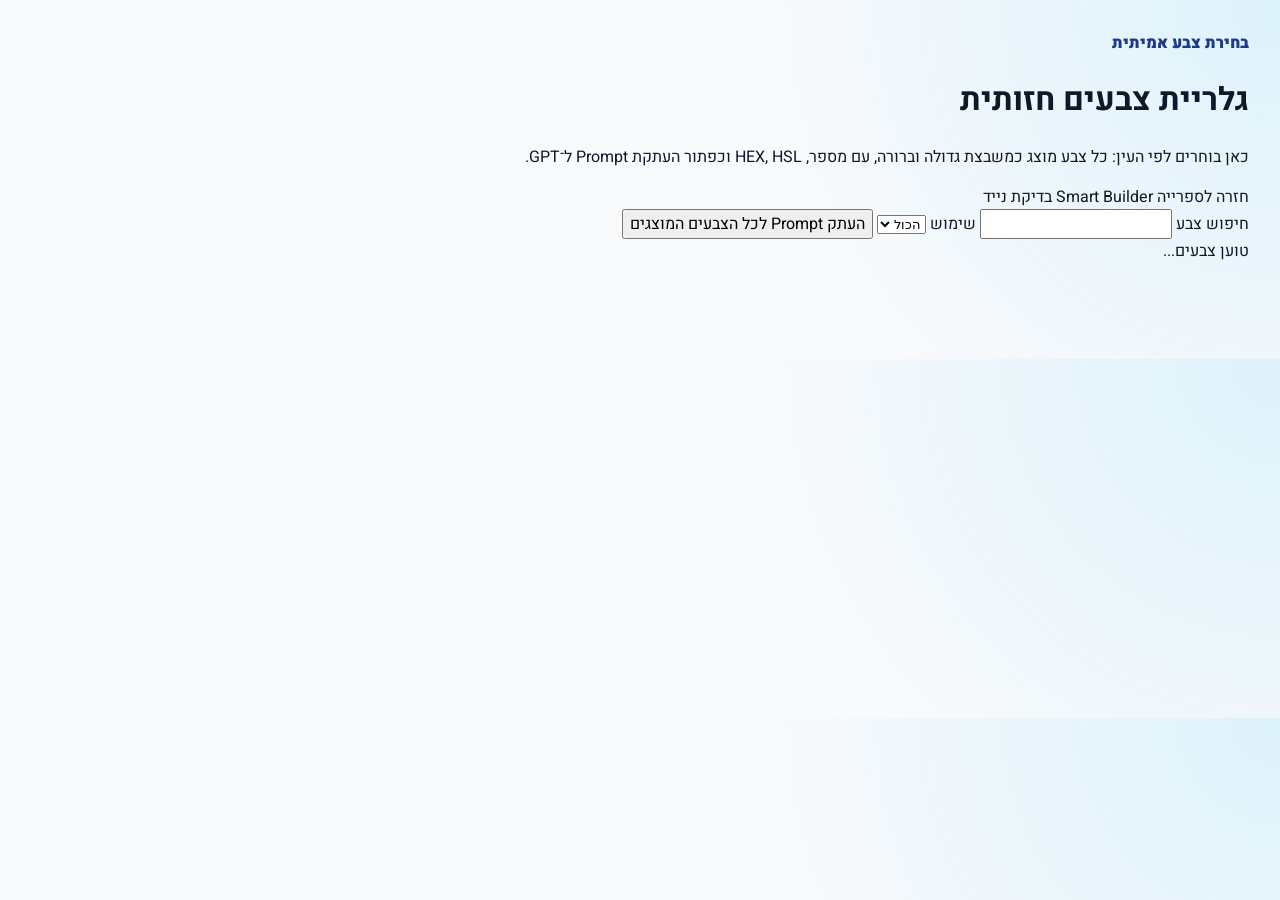
==== colors-gallery.html @ 200df9d4 "Add visual colors gallery page" ====
<!doctype html>
<html lang="he" dir="rtl">
<head>
  <meta charset="utf-8">
  <meta name="viewport" content="width=device-width,initial-scale=1,viewport-fit=cover">
  <title>גלריית צבעים — colors</title>
  <meta name="theme-color" content="#1E3A8A">
  <link rel="stylesheet" href="styles.css">
  <link rel="stylesheet" href="colors-gallery.css">
</head>
<body>
  <main class="color-page">
    <header class="color-hero">
      <p class="eyebrow">בחירת צבע אמיתית</p>
      <h1>גלריית צבעים חזותית</h1>
      <p>כאן בוחרים לפי העין: כל צבע מוצג כמשבצת גדולה וברורה, עם מספר, HEX, HSL וכפתור העתקת Prompt ל־GPT.</p>
      <div class="color-actions">
        <a href="index.html">חזרה לספרייה</a>
        <a href="smart-builder.html">Smart Builder</a>
        <a href="qa-mobile.html">בדיקת נייד</a>
      </div>
    </header>

    <section class="color-toolbar" aria-label="סינון צבעים">
      <label>
        חיפוש צבע
        <input id="colorSearch" type="search" aria-label="חיפוש צבע לפי שם, HEX, HSL או שימוש">
      </label>
      <label>
        שימוש
        <select id="colorUseFilter" aria-label="סינון לפי שימוש">
          <option value="הכול">הכול</option>
        </select>
      </label>
      <button id="copyVisibleColors" type="button">העתק Prompt לכל הצבעים המוצגים</button>
    </section>

    <section id="colorStats" class="color-stats">טוען צבעים...</section>
    <section id="colorGrid" class="color-grid" aria-live="polite"></section>
  </main>
  <div id="toast" class="toast" role="status" aria-live="polite"></div>
  <script src="colors-gallery.js"></script>
  <script src="zero-demo-guard.js"></script>
</body>
</html>
---- styles.css ----
@import url('https://fonts.googleapis.com/css2?family=Heebo:wght@400;600;800;900&display=swap');:root{--bg:#F8FAFC;--surface:#fff;--surface2:#F1F5F9;--primary:#1E3A8A;--primary2:#2563EB;--accent:#38BDF8;--gold:#D4AF37;--text:#0F172A;--muted:#64748B;--border:#CBD5E1;--shadow:0 18px 45px rgba(15,23,42,.10);--radius:24px}*{box-sizing:border-box}html{scroll-behavior:smooth}body{margin:0;font-family:Heebo,Arial,sans-serif;background:radial-gradient(circle at top right,rgba(56,189,248,.14),transparent 32rem),var(--bg);color:var(--text);direction:rtl}button,input,a{font:inherit}button{cursor:pointer}a{text-decoration:none;color:inherit}.app-header{position:sticky;top:0;z-index:20;display:flex;align-items:center;justify-content:space-between;gap:1rem;padding:.85rem clamp(1rem,3vw,2rem);background:rgba(2,6,23,.94);color:white;backdrop-filter:blur(14px)}.brand{display:flex;align-items:center;gap:.85rem;min-width:235px}.brand-mark{width:46px;height:46px;border-radius:16px;display:grid;place-items:center;background:linear-gradient(135deg,var(--gold),#F5E7A1);color:#111827;font-weight:900;font-size:1.4rem}.brand h1{margin:0}.brand p{margin:.2rem 0 0;color:#CBD5E1}.top-nav{display:flex;gap:.4rem;overflow:auto}.top-nav button{color:#E2E8F0;background:transparent;border:1px solid transparent;padding:.55rem .8rem;border-radius:999px;white-space:nowrap}.top-nav button.active,.top-nav button:hover{background:rgba(255,255,255,.11);border-color:rgba(255,255,255,.18);color:white}main{width:min(1480px,100%);margin:0 auto;padding:clamp(1rem,2.4vw,2rem);padding-bottom:6rem}.hero{display:grid;grid-template-columns:minmax(0,1.25fr) minmax(320px,.75fr);gap:1rem;margin-block:1rem 1.25rem}.hero-copy,.prompt-panel,.tools-bar,.stats,.side-panel,.component-card{background:rgba(255,255,255,.90);border:1px solid rgba(203,213,225,.9);box-shadow:var(--shadow);border-radius:var(--radius)}.hero-copy{padding:clamp(1.35rem,3vw,3rem)}.eyebrow{color:var(--primary);font-weight:900;margin:0 0 .65rem}.hero h2{font-size:clamp(2rem,5vw,4.15rem);line-height:.98;margin:0;letter-spacing:-.05em}.hero p{color:var(--muted);font-size:1.08rem}.hero-actions{display:flex;flex-wrap:wrap;gap:.75rem;margin-top:1.2rem}.primary-action,.secondary-action,.copy-wide{border:0;border-radius:999px;padding:.95rem 1.18rem;font-weight:900}.primary-action{background:linear-gradient(135deg,var(--primary),var(--primary2));color:white}.secondary-action{background:var(--surface2);border:1px solid var(--border)}.prompt-panel{padding:1rem;display:flex;flex-direction:column}.panel-title{font-weight:900;color:var(--primary);margin-bottom:.7rem}pre{white-space:pre-wrap;overflow:auto;min-height:210px;background:#020617;color:#A7F3D0;padding:1rem;border-radius:18px;border:1px solid #1E293B;direction:rtl}.copy-wide{background:var(--primary);color:white;margin-top:.75rem;width:100%}.tools-bar{display:grid;gap:.8rem;padding:1rem;margin-bottom:1rem}#searchBox{width:100%;border:1px solid var(--border);border-radius:999px;padding:1rem 1.2rem;background:white;outline:none}.chips,.mobile-tabs{display:flex;gap:.5rem;flex-wrap:wrap}.chip,.tab-chip{border:1px solid var(--border);background:white;border-radius:999px;padding:.55rem .8rem;color:var(--text);font-weight:800}.chip.active,.tab-chip.active{background:var(--primary);color:white}.stats{display:flex;gap:.75rem;flex-wrap:wrap;padding:.9rem;margin-bottom:1rem}.stat{background:var(--surface2);border-radius:16px;padding:.7rem .9rem;font-weight:900;color:var(--primary)}.layout{display:grid;grid-template-columns:295px minmax(0,1fr);gap:1rem}.side-panel{padding:1rem;position:sticky;top:88px}.mini-list{display:grid;gap:.45rem}.mini-item{padding:.55rem .65rem;border-radius:14px;background:var(--surface2)}.component-grid{display:grid;grid-template-columns:repeat(3,minmax(0,1fr));gap:1rem}.component-card{padding:1rem;display:flex;flex-direction:column;gap:.75rem;scroll-margin-top:100px}.card-head{display:flex;justify-content:space-between;gap:.8rem;align-items:start}.card-head h3{margin:.25rem 0 0;font-size:1.05rem}.badge{display:inline-flex;border-radius:999px;padding:.25rem .55rem;background:#EFF6FF;color:var(--primary);font-size:.78rem;font-weight:900}.favorite{border:0;background:#FFF7ED;color:#92400E;border-radius:999px;padding:.45rem .65rem;font-weight:900}.favorite.active{background:#FACC15;color:#111827}.swatches{display:flex;gap:.35rem;flex-wrap:wrap}.swatch{min-width:64px;flex:1;border-radius:16px;border:1px solid var(--border);overflow:hidden;background:white}.swatch-color{height:48px}.swatch-code{font-size:.72rem;padding:.35rem;direction:ltr;text-align:center;color:var(--muted)}.preview{border-radius:18px;border:1px solid var(--border);background:var(--surface2);padding:.9rem;min-height:88px}.preview-title{font-weight:900;font-size:1.12rem;margin-bottom:.35rem}.preview-table{width:100%;border-collapse:collapse;font-size:.86rem}.preview-table th,.preview-table td{border-bottom:1px solid var(--border);padding:.45rem;text-align:right}.preview-button{border-radius:999px;padding:.7rem 1rem;font-weight:900}.preview-frame{border-radius:18px;padding:1rem;min-height:74px}.font-sample{font-size:1.35rem;font-weight:900}.meta{color:var(--muted);line-height:1.55;flex:1}.tags{display:flex;gap:.35rem;flex-wrap:wrap}.tag{background:#F1F5F9;color:#334155;border-radius:999px;padding:.22rem .5rem;font-size:.76rem;font-weight:800}.card-actions{display:grid;grid-template-columns:repeat(2,minmax(0,1fr));gap:.45rem}.card-actions button{border:1px solid var(--border);border-radius:14px;padding:.70rem .5rem;background:white;color:var(--text);font-weight:900}.card-actions .primary-copy{grid-column:1/-1;background:var(--primary);color:white}.card-actions .view-copy{background:#EFF6FF;color:var(--primary)}.modal{position:fixed;inset:0;z-index:80}.modal-backdrop{position:absolute;inset:0;background:rgba(2,6,23,.62);backdrop-filter:blur(8px)}.modal-card{position:relative;width:min(920px,calc(100% - 1.2rem));max-height:90vh;overflow:auto;margin:5vh auto;background:white;border-radius:28px;box-shadow:0 30px 80px rgba(0,0,0,.3);padding:1rem}.modal-close{position:sticky;top:0;float:left;border:0;background:#020617;color:white;border-radius:999px;width:42px;height:42px;font-size:1.5rem}.modal-actions{display:grid;grid-template-columns:repeat(3,1fr);gap:.55rem}.modal-actions button{border:1px solid var(--border);border-radius:16px;padding:.8rem;font-weight:900;background:white}.modal-actions .primary-copy{background:var(--primary);color:white}.toast{position:fixed;left:1rem;bottom:5.5rem;z-index:90;background:#052E16;color:white;padding:.85rem 1rem;border-radius:16px;box-shadow:var(--shadow);opacity:0;transform:translateY(10px);transition:.2s;pointer-events:none}.toast.show{opacity:1;transform:translateY(0)}.back-to-top{position:fixed;right:1rem;bottom:5.5rem;width:46px;height:46px;border:0;border-radius:50%;background:var(--primary);color:white;font-weight:900}.bottom-nav{position:fixed;inset-inline:.8rem;bottom:.7rem;z-index:40;display:none;grid-template-columns:repeat(4,1fr);gap:.35rem;background:rgba(2,6,23,.93);padding:.55rem;border-radius:24px}.bottom-nav a,.bottom-nav button{border:0;background:rgba(255,255,255,.09);color:white;border-radius:16px;padding:.72rem .35rem;font-weight:900;text-align:center}@media(max-width:1180px){.component-grid{grid-template-columns:repeat(2,minmax(0,1fr))}.layout{grid-template-columns:1fr}.side-panel{position:static;order:2}}@media(max-width:820px){.app-header{align-items:start;flex-direction:column}.top-nav{width:100%}.hero{grid-template-columns:1fr}.component-grid{grid-template-columns:1fr}.bottom-nav{display:grid}main{padding-inline:.85rem}.card-actions{grid-template-columns:1fr}.modal-actions{grid-template-columns:1fr}.brand{min-width:0}.hero h2{font-size:2.15rem}}
.style-cart{display:grid;grid-template-columns:minmax(0,1fr) minmax(240px,1.2fr) auto;gap:1rem;align-items:center;background:linear-gradient(135deg,#EFF6FF,#FFFFFF);border:1px solid #BFDBFE;box-shadow:var(--shadow);border-radius:var(--radius);padding:1rem;margin-bottom:1rem}
.style-cart h2{margin:.1rem 0;font-size:1.2rem;color:var(--primary)}.style-cart p{margin:.2rem 0;color:var(--muted)}.cart-items{display:flex;gap:.45rem;flex-wrap:wrap}.cart-pill{background:#1E3A8A;color:white;border-radius:999px;padding:.4rem .65rem;font-weight:900;font-size:.82rem}.cart-actions{display:grid;gap:.45rem}.cart-actions button{border:1px solid var(--border);border-radius:16px;padding:.75rem .9rem;font-weight:900;background:white}.cart-actions #copyBundlePrompt{background:var(--primary);color:white;border-color:var(--primary)}.select-copy{background:#ECFDF5!important;color:#065F46!important;border-color:#A7F3D0!important}
@media(max-width:820px){.style-cart{grid-template-columns:1fr}.cart-actions{grid-template-columns:1fr}.cart-actions button{width:100%}}
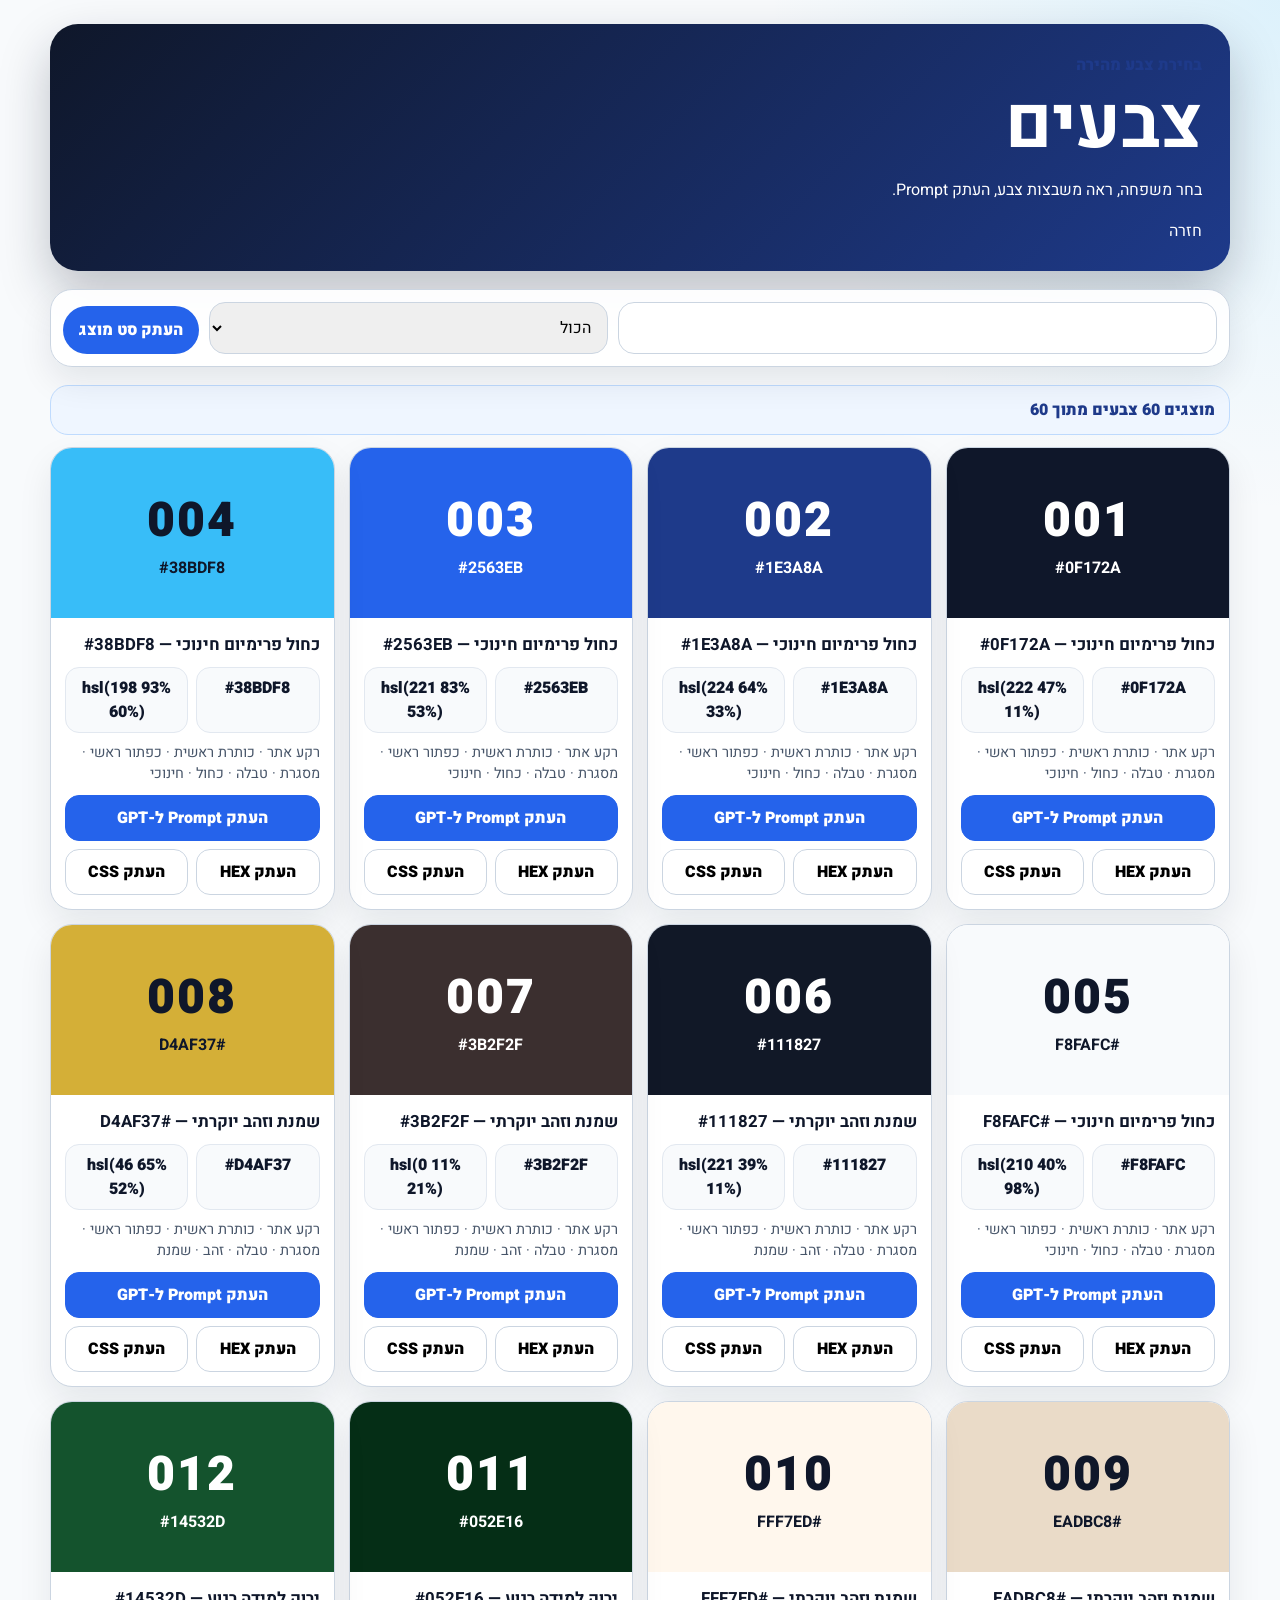
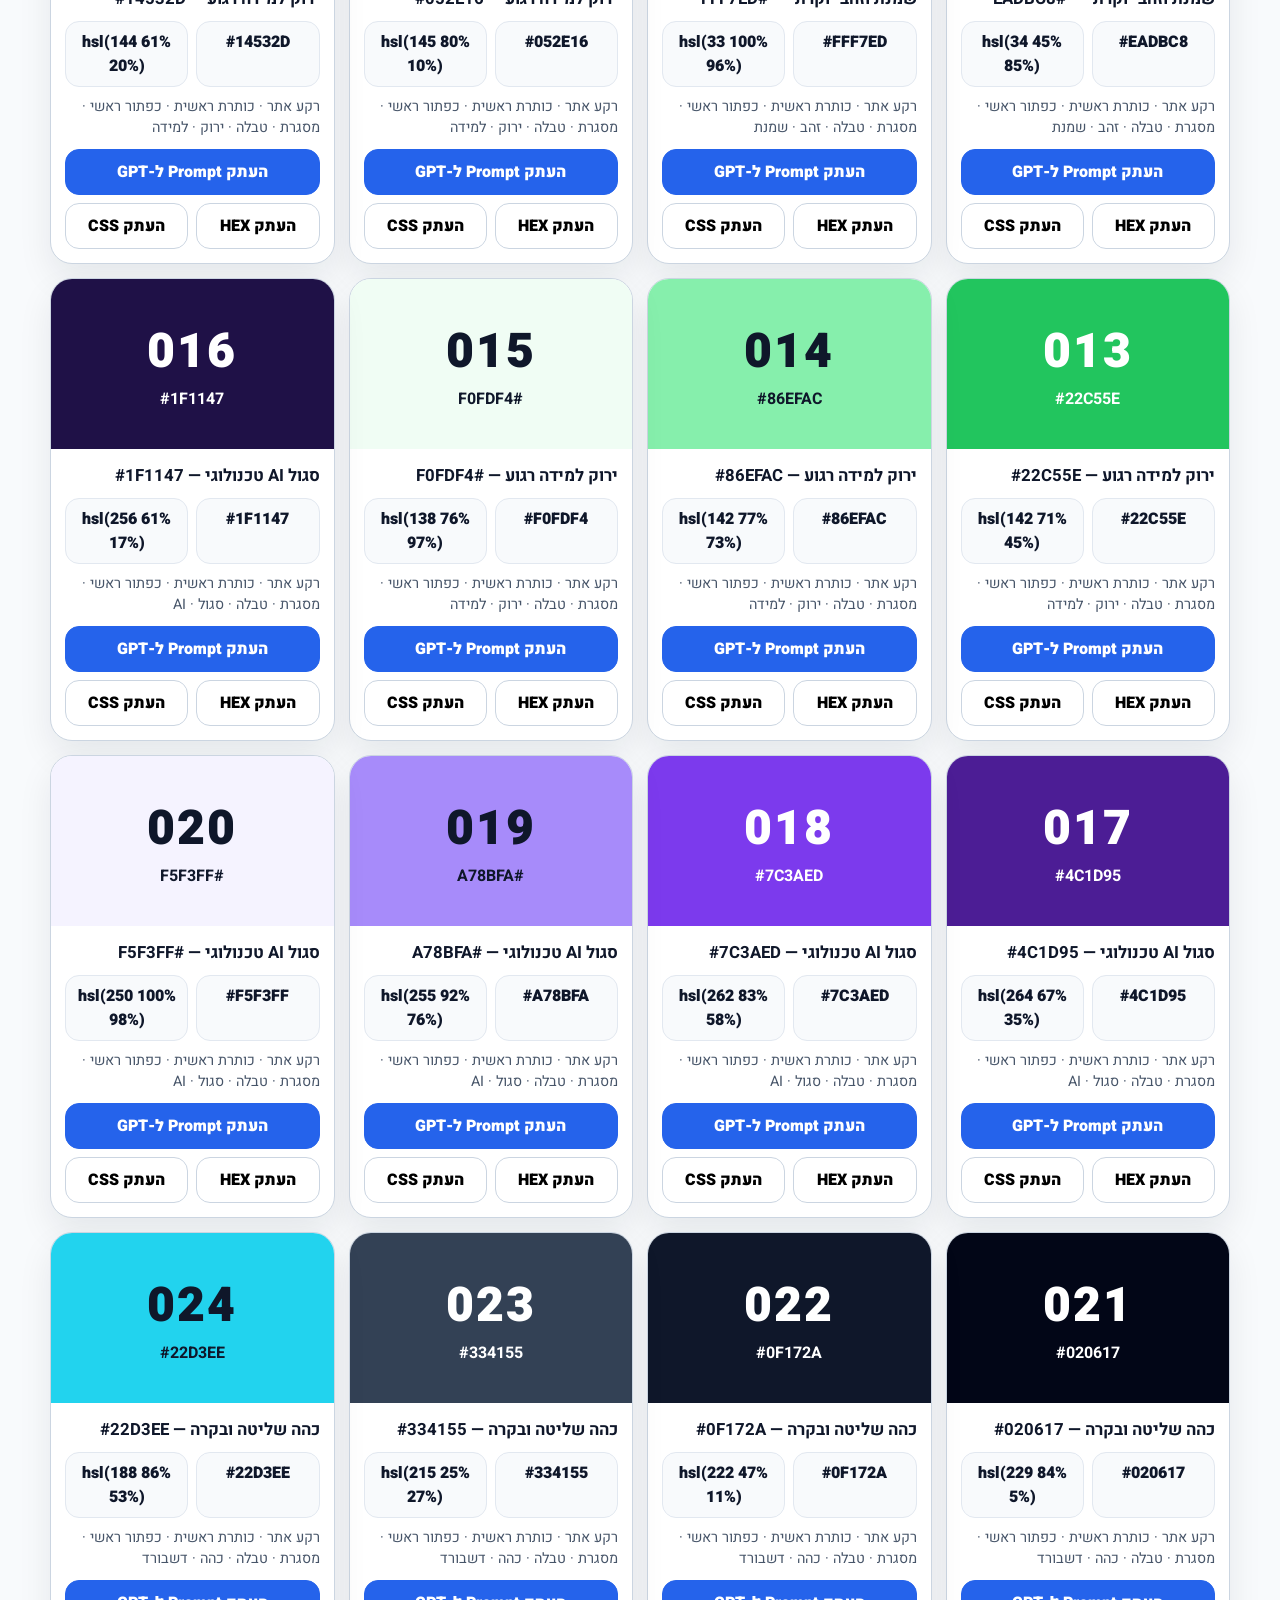
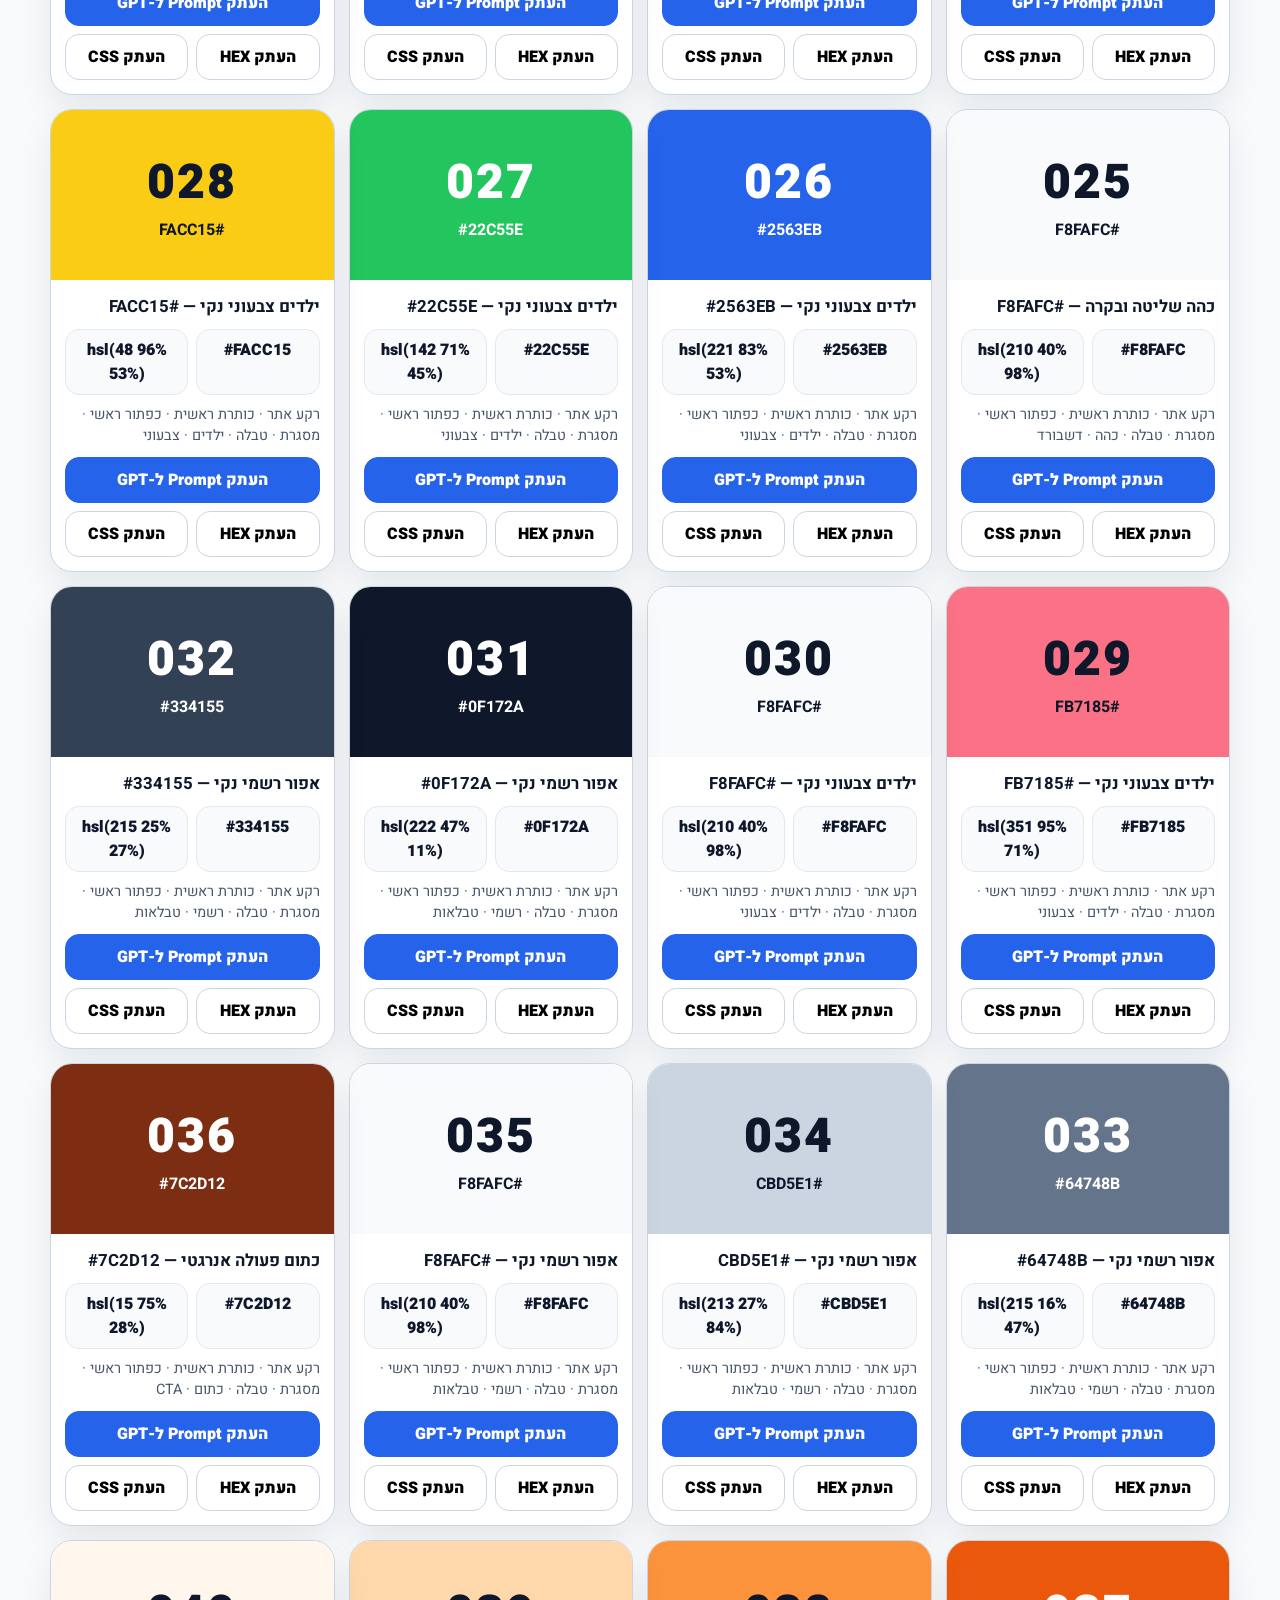
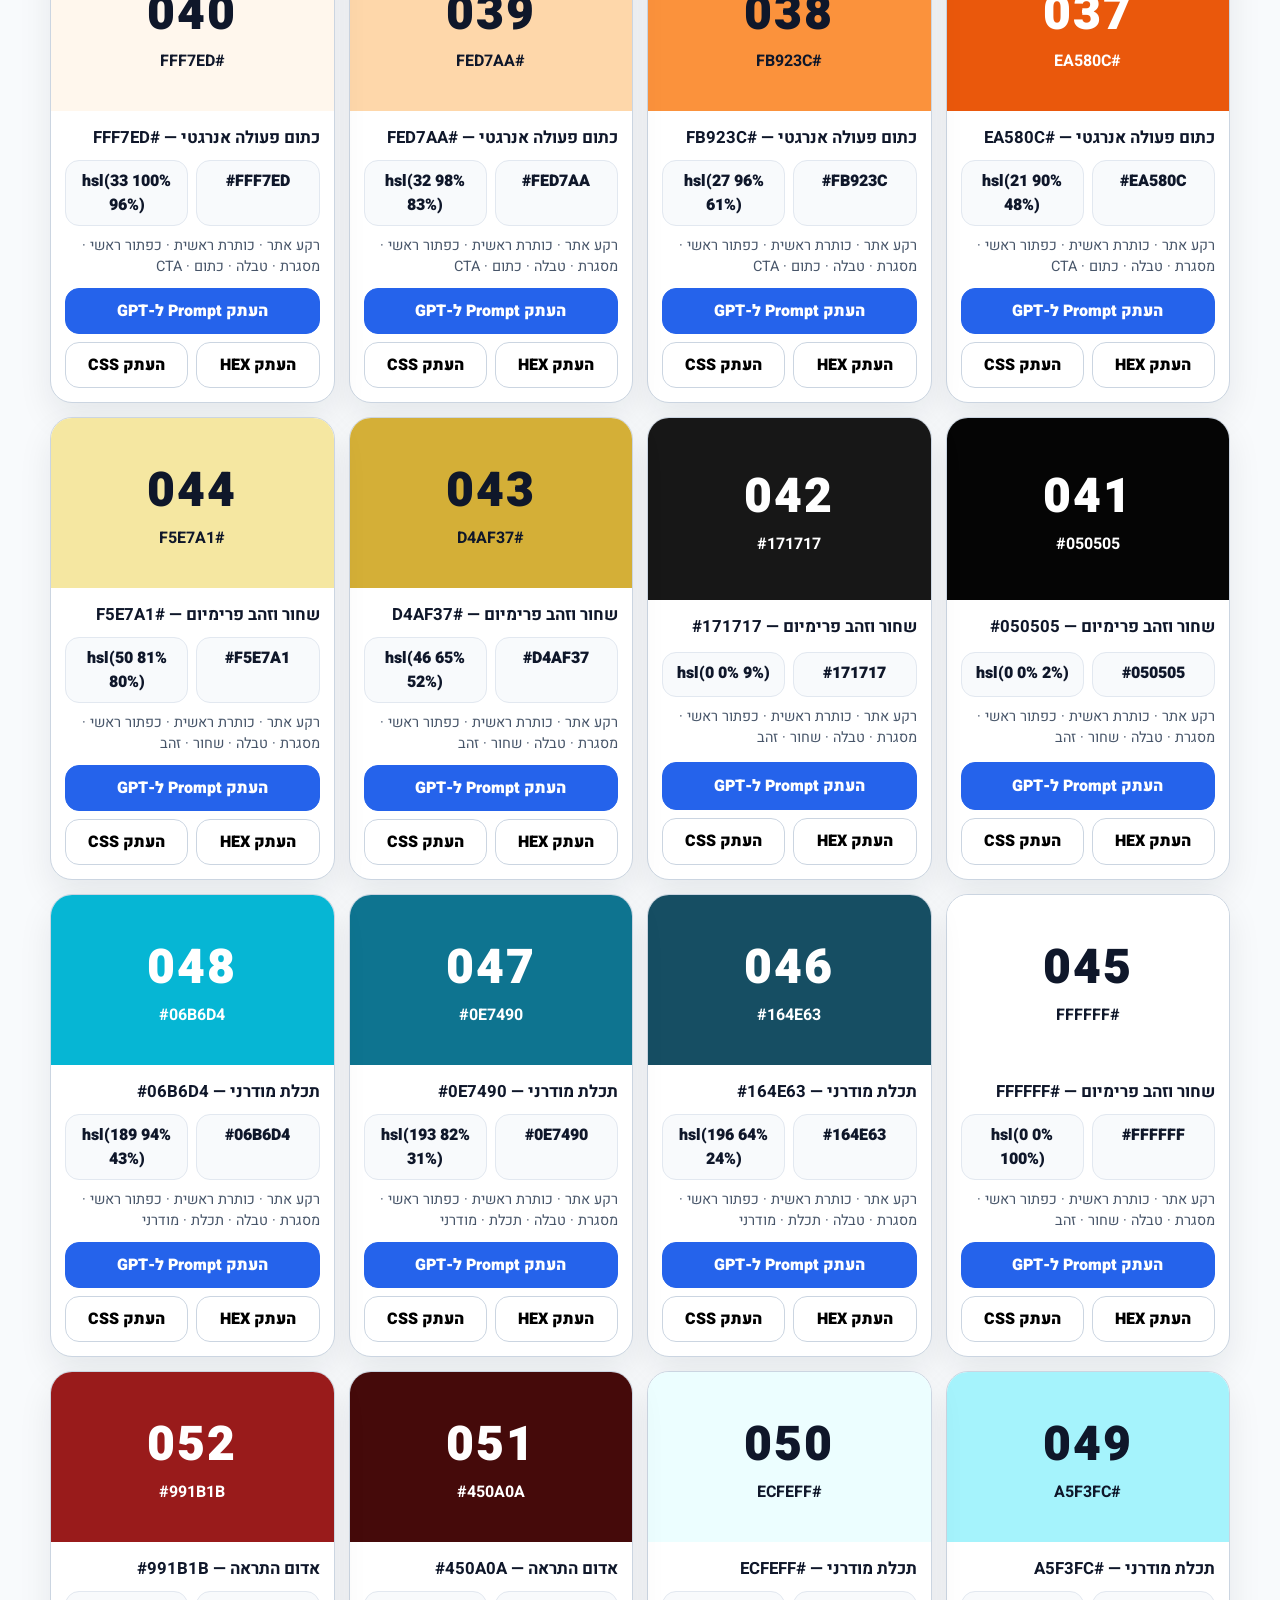
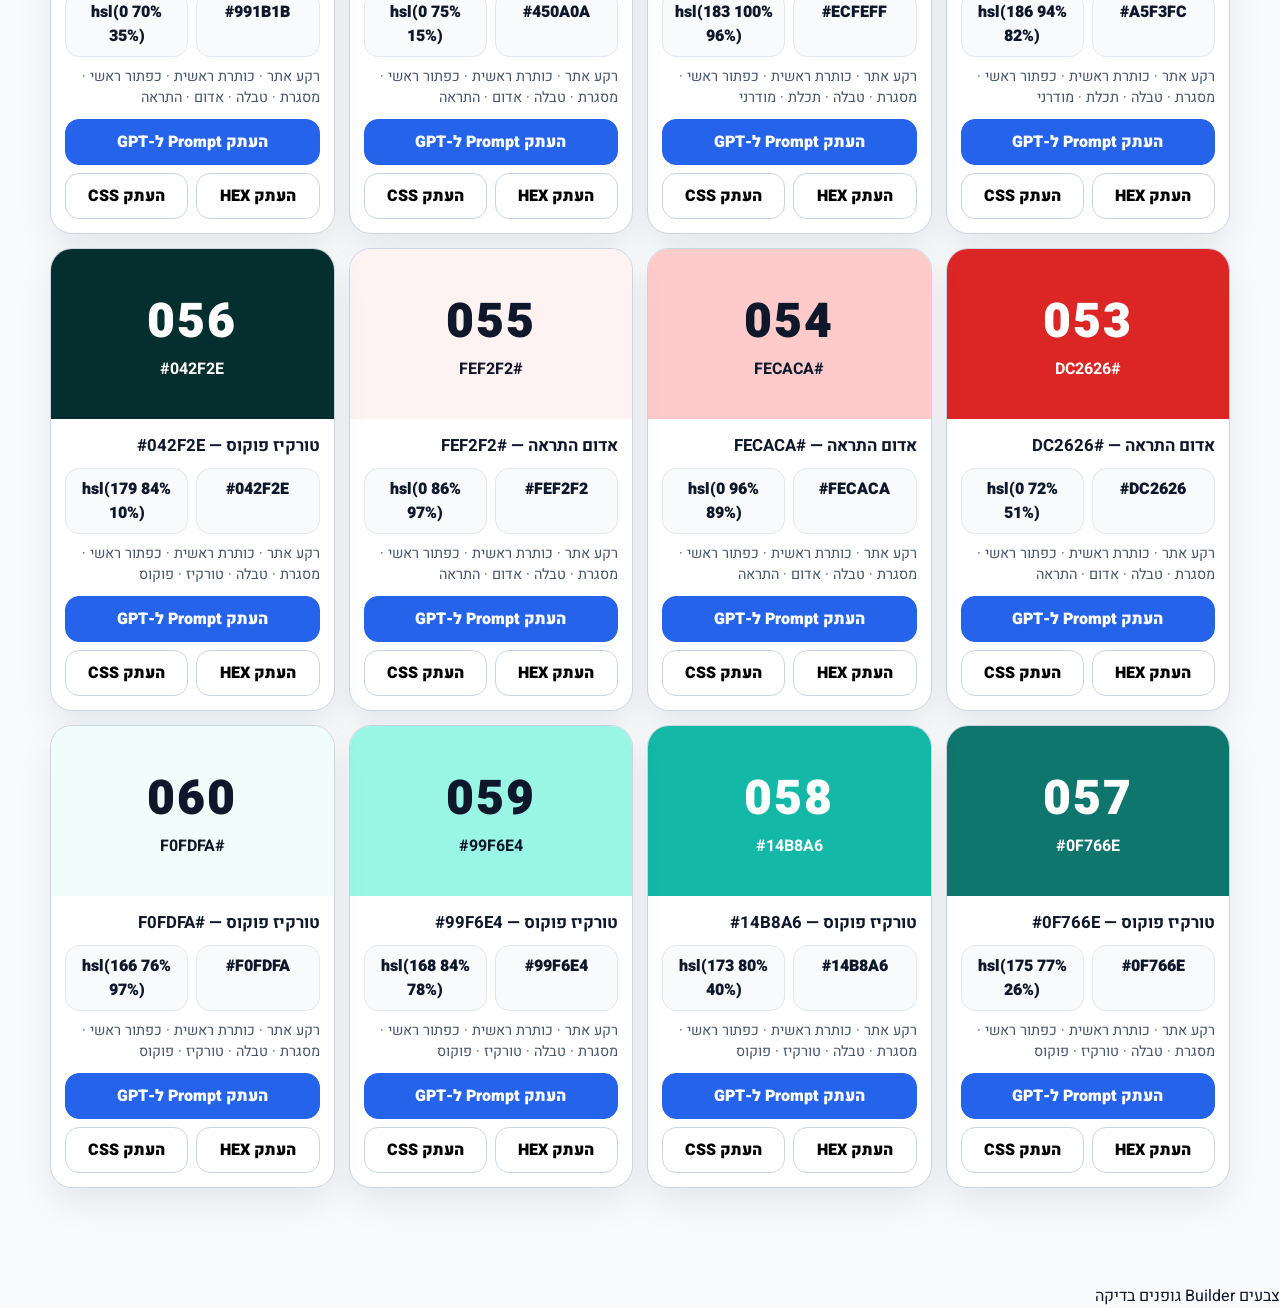
==== commit 80895922: "Simplify colors gallery layout for faster mobile use" ====
--- a/colors-gallery.html
+++ b/colors-gallery.html
@@ -3,41 +3,40 @@
 <head>
   <meta charset="utf-8">
   <meta name="viewport" content="width=device-width,initial-scale=1,viewport-fit=cover">
-  <title>גלריית צבעים — colors</title>
+  <title>צבעים — colors</title>
   <meta name="theme-color" content="#1E3A8A">
   <link rel="stylesheet" href="styles.css">
   <link rel="stylesheet" href="colors-gallery.css">
 </head>
 <body>
   <main class="color-page">
-    <header class="color-hero">
-      <p class="eyebrow">בחירת צבע אמיתית</p>
-      <h1>גלריית צבעים חזותית</h1>
-      <p>כאן בוחרים לפי העין: כל צבע מוצג כמשבצת גדולה וברורה, עם מספר, HEX, HSL וכפתור העתקת Prompt ל־GPT.</p>
-      <div class="color-actions">
-        <a href="index.html">חזרה לספרייה</a>
-        <a href="smart-builder.html">Smart Builder</a>
-        <a href="qa-mobile.html">בדיקת נייד</a>
+    <header class="color-hero compact">
+      <div>
+        <p class="eyebrow">בחירת צבע מהירה</p>
+        <h1>צבעים</h1>
+        <p>בחר משפחה, ראה משבצות צבע, העתק Prompt.</p>
       </div>
+      <a class="back-link" href="index.html">חזרה</a>
     </header>
 
-    <section class="color-toolbar" aria-label="סינון צבעים">
-      <label>
-        חיפוש צבע
-        <input id="colorSearch" type="search" aria-label="חיפוש צבע לפי שם, HEX, HSL או שימוש">
-      </label>
-      <label>
-        שימוש
-        <select id="colorUseFilter" aria-label="סינון לפי שימוש">
-          <option value="הכול">הכול</option>
-        </select>
-      </label>
-      <button id="copyVisibleColors" type="button">העתק Prompt לכל הצבעים המוצגים</button>
+    <section class="family-strip" id="familyStrip" aria-label="משפחות צבעים"></section>
+    <section class="shade-strip" id="shadeStrip" aria-label="גוונים"></section>
+
+    <section class="color-toolbar slim" aria-label="פעולות צבעים">
+      <input id="colorSearch" type="search" aria-label="חיפוש לפי צבע, מספר, HEX או שימוש">
+      <select id="colorUseFilter" aria-label="סינון לפי שימוש"><option value="הכול">כל השימושים</option></select>
+      <button id="copyVisibleColors" type="button">העתק סט מוצג</button>
     </section>
 
     <section id="colorStats" class="color-stats">טוען צבעים...</section>
     <section id="colorGrid" class="color-grid" aria-live="polite"></section>
   </main>
+  <nav class="gallery-bottom-nav">
+    <a href="colors-gallery.html">צבעים</a>
+    <a href="smart-builder.html">Builder</a>
+    <a href="index.html#advancedTypography">גופנים</a>
+    <a href="qa-mobile.html">בדיקה</a>
+  </nav>
   <div id="toast" class="toast" role="status" aria-live="polite"></div>
   <script src="colors-gallery.js"></script>
   <script src="zero-demo-guard.js"></script>
--- a/colors-gallery.css
+++ b/colors-gallery.css
@@ -0,0 +1 @@
+.color-page{width:min(1180px,100% - 24px);margin:0 auto;padding:24px 0 96px}.color-hero{background:linear-gradient(135deg,#0f172a,#1e3a8a);color:#fff;border-radius:28px;padding:28px;box-shadow:0 22px 50px rgba(15,23,42,.25)}.color-hero h1{font-size:clamp(2rem,6vw,4.5rem);margin:.2rem 0;line-height:1}.color-hero p{max-width:760px;line-height:1.65}.color-actions{display:flex;gap:10px;flex-wrap:wrap;margin-top:16px}.color-actions a,.color-toolbar button{border:0;border-radius:999px;padding:12px 16px;font-weight:900;text-decoration:none;cursor:pointer}.color-actions a{background:#fff;color:#1e3a8a}.color-toolbar{position:sticky;top:8px;z-index:5;margin:18px 0;display:grid;grid-template-columns:1.2fr .8fr auto;gap:10px;background:rgba(255,255,255,.92);backdrop-filter:blur(12px);border:1px solid #cbd5e1;border-radius:22px;padding:12px;box-shadow:0 14px 34px rgba(15,23,42,.09)}.color-toolbar label{display:grid;gap:5px;font-weight:900;color:#0f172a}.color-toolbar input,.color-toolbar select{border:1px solid #cbd5e1;border-radius:16px;padding:12px;font:inherit;min-height:46px}.color-toolbar button{background:#2563eb;color:#fff;align-self:end;min-height:46px}.color-stats{margin:12px 0;padding:12px 14px;background:#eff6ff;border:1px solid #bfdbfe;border-radius:18px;font-weight:900;color:#1e3a8a}.color-grid{display:grid;grid-template-columns:repeat(4,minmax(0,1fr));gap:14px}.color-card{background:#fff;border:1px solid #cbd5e1;border-radius:22px;overflow:hidden;box-shadow:0 15px 34px rgba(15,23,42,.08);display:grid}.color-swatch-large{min-height:170px;display:grid;place-items:center;text-align:center;padding:16px}.color-number{font-weight:1000;font-size:clamp(1.6rem,5vw,3rem);letter-spacing:.04em}.color-body{display:grid;gap:10px;padding:14px}.color-body h2{font-size:1.05rem;margin:0}.color-meta{display:grid;grid-template-columns:1fr 1fr;gap:8px}.color-pill{background:#f8fafc;border:1px solid #e2e8f0;border-radius:14px;padding:8px;direction:ltr;text-align:center;font-weight:900}.color-use{font-size:.9rem;line-height:1.45;color:#475569;min-height:42px}.color-copy{display:grid;grid-template-columns:1fr 1fr;gap:8px}.color-copy button{border:1px solid #cbd5e1;background:#fff;border-radius:14px;padding:10px;font-weight:900;cursor:pointer}.color-copy .main{grid-column:1/-1;background:#2563eb;color:#fff;border-color:#2563eb}.toast{position:fixed;bottom:18px;left:18px;right:18px;max-width:520px;margin:auto;background:#052e16;color:white;border-radius:18px;padding:14px;text-align:center;font-weight:900;box-shadow:0 20px 45px rgba(15,23,42,.25);transform:translateY(120px);opacity:0;transition:.2s;z-index:20}.toast.show{transform:translateY(0);opacity:1}@media(max-width:1000px){.color-grid{grid-template-columns:repeat(3,minmax(0,1fr))}.color-toolbar{grid-template-columns:1fr 1fr}}@media(max-width:720px){.color-page{width:min(100% - 16px,1180px);padding-top:10px}.color-hero{padding:20px;border-radius:22px}.color-toolbar{position:static;grid-template-columns:1fr}.color-grid{grid-template-columns:1fr}.color-swatch-large{min-height:190px}.color-copy button{min-height:46px}}
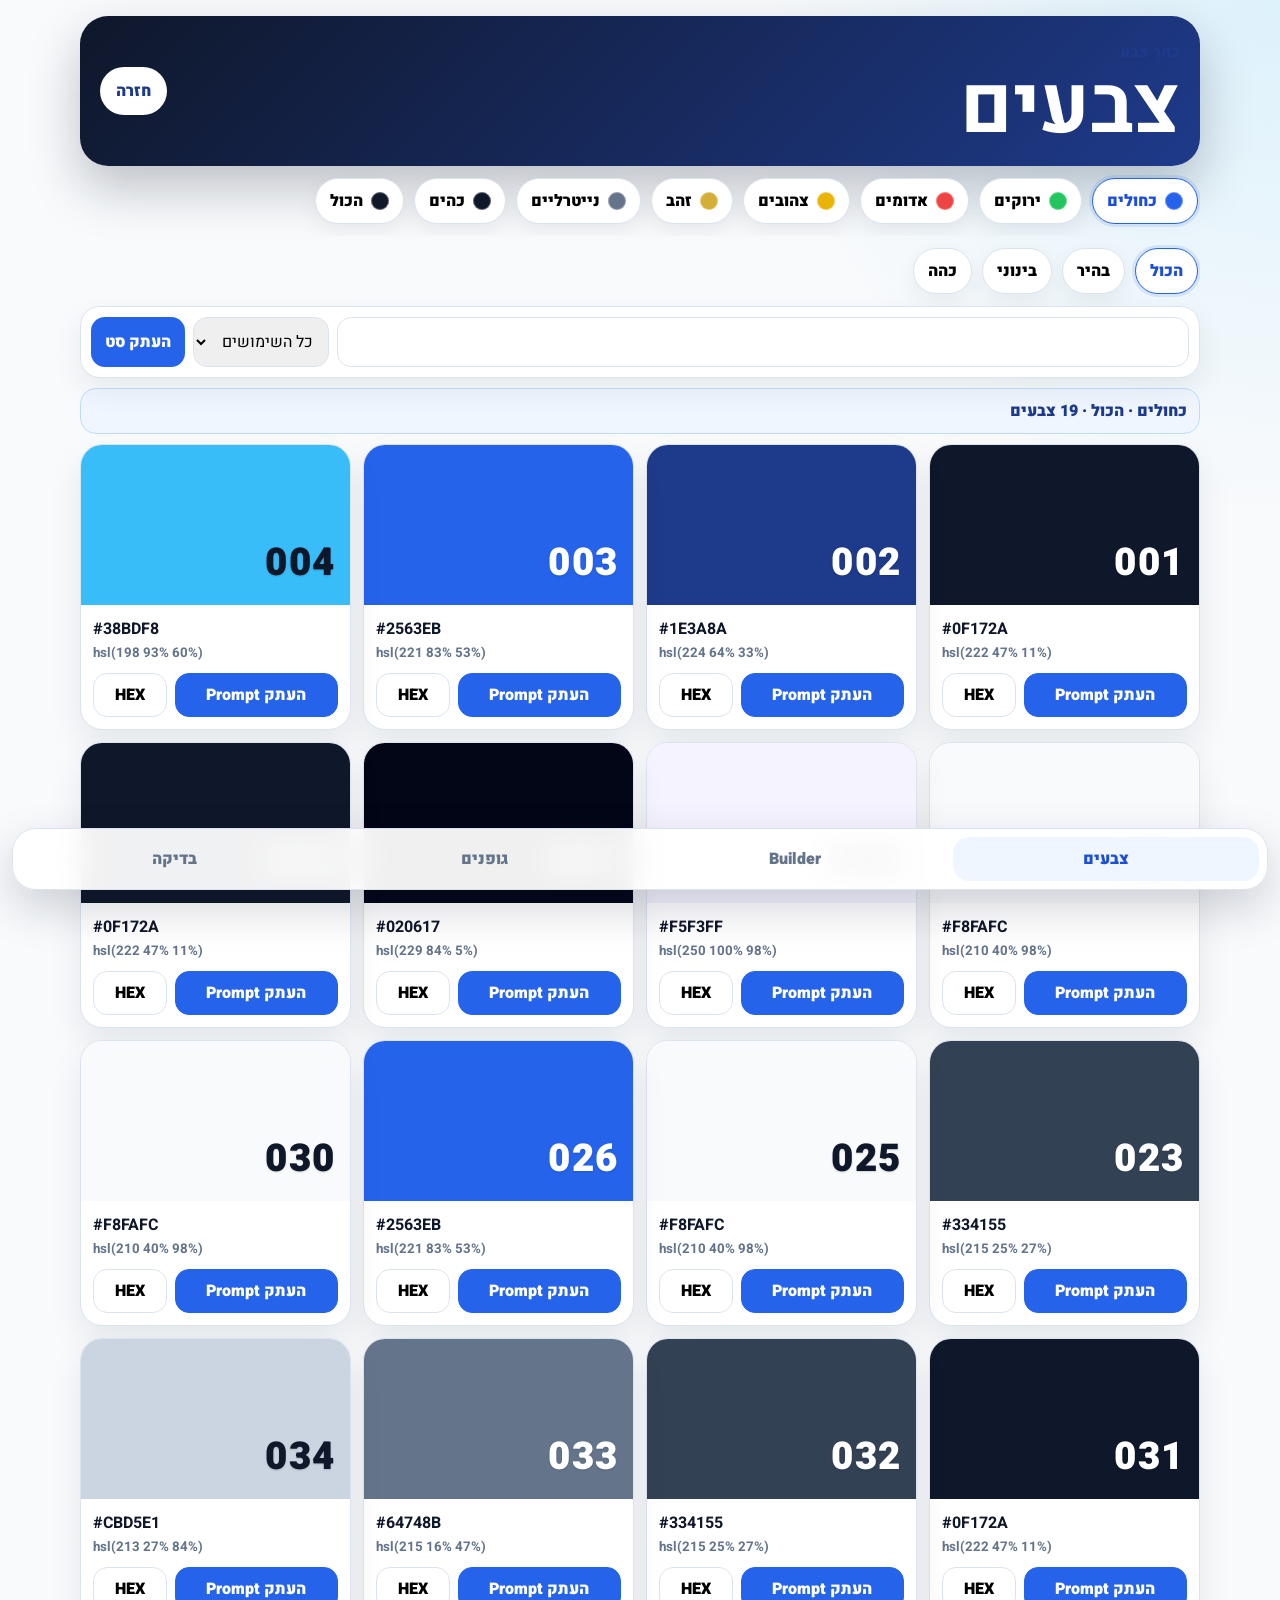
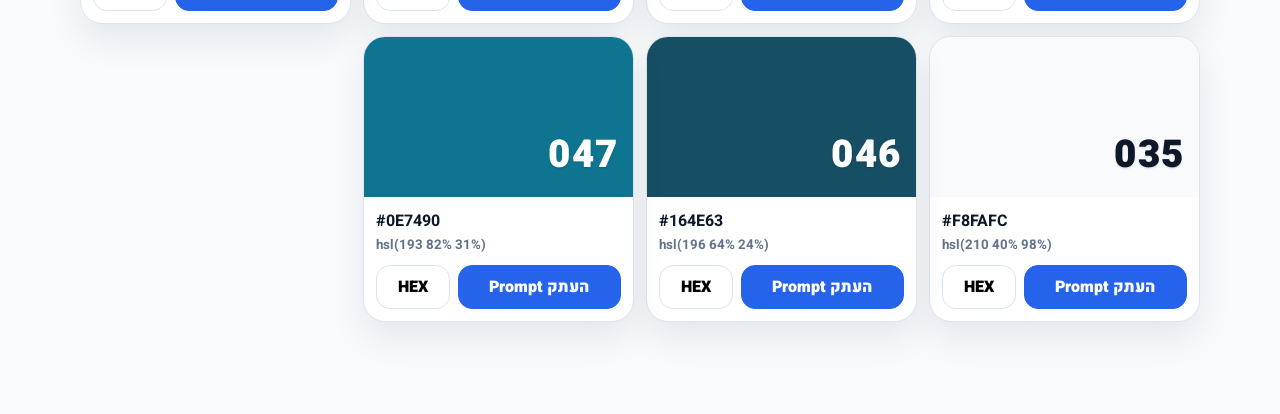
==== commit 3f65b49b: "Remove explanatory text from colors gallery UI" ====
--- a/colors-gallery.html
+++ b/colors-gallery.html
@@ -12,9 +12,8 @@
   <main class="color-page">
     <header class="color-hero compact">
       <div>
-        <p class="eyebrow">בחירת צבע מהירה</p>
+        <p class="eyebrow">בחר צבע</p>
         <h1>צבעים</h1>
-        <p>בחר משפחה, ראה משבצות צבע, העתק Prompt.</p>
       </div>
       <a class="back-link" href="index.html">חזרה</a>
     </header>
@@ -23,12 +22,12 @@
     <section class="shade-strip" id="shadeStrip" aria-label="גוונים"></section>
 
     <section class="color-toolbar slim" aria-label="פעולות צבעים">
-      <input id="colorSearch" type="search" aria-label="חיפוש לפי צבע, מספר, HEX או שימוש">
-      <select id="colorUseFilter" aria-label="סינון לפי שימוש"><option value="הכול">כל השימושים</option></select>
-      <button id="copyVisibleColors" type="button">העתק סט מוצג</button>
+      <input id="colorSearch" type="search" aria-label="חיפוש צבע">
+      <select id="colorUseFilter" aria-label="סינון שימוש"><option value="הכול">שימוש</option></select>
+      <button id="copyVisibleColors" type="button">העתק סט</button>
     </section>
 
-    <section id="colorStats" class="color-stats">טוען צבעים...</section>
+    <section id="colorStats" class="color-stats">טוען...</section>
     <section id="colorGrid" class="color-grid" aria-live="polite"></section>
   </main>
   <nav class="gallery-bottom-nav">
--- a/colors-gallery.css
+++ b/colors-gallery.css
@@ -1 +1 @@
-.color-page{width:min(1180px,100% - 24px);margin:0 auto;padding:24px 0 96px}.color-hero{background:linear-gradient(135deg,#0f172a,#1e3a8a);color:#fff;border-radius:28px;padding:28px;box-shadow:0 22px 50px rgba(15,23,42,.25)}.color-hero h1{font-size:clamp(2rem,6vw,4.5rem);margin:.2rem 0;line-height:1}.color-hero p{max-width:760px;line-height:1.65}.color-actions{display:flex;gap:10px;flex-wrap:wrap;margin-top:16px}.color-actions a,.color-toolbar button{border:0;border-radius:999px;padding:12px 16px;font-weight:900;text-decoration:none;cursor:pointer}.color-actions a{background:#fff;color:#1e3a8a}.color-toolbar{position:sticky;top:8px;z-index:5;margin:18px 0;display:grid;grid-template-columns:1.2fr .8fr auto;gap:10px;background:rgba(255,255,255,.92);backdrop-filter:blur(12px);border:1px solid #cbd5e1;border-radius:22px;padding:12px;box-shadow:0 14px 34px rgba(15,23,42,.09)}.color-toolbar label{display:grid;gap:5px;font-weight:900;color:#0f172a}.color-toolbar input,.color-toolbar select{border:1px solid #cbd5e1;border-radius:16px;padding:12px;font:inherit;min-height:46px}.color-toolbar button{background:#2563eb;color:#fff;align-self:end;min-height:46px}.color-stats{margin:12px 0;padding:12px 14px;background:#eff6ff;border:1px solid #bfdbfe;border-radius:18px;font-weight:900;color:#1e3a8a}.color-grid{display:grid;grid-template-columns:repeat(4,minmax(0,1fr));gap:14px}.color-card{background:#fff;border:1px solid #cbd5e1;border-radius:22px;overflow:hidden;box-shadow:0 15px 34px rgba(15,23,42,.08);display:grid}.color-swatch-large{min-height:170px;display:grid;place-items:center;text-align:center;padding:16px}.color-number{font-weight:1000;font-size:clamp(1.6rem,5vw,3rem);letter-spacing:.04em}.color-body{display:grid;gap:10px;padding:14px}.color-body h2{font-size:1.05rem;margin:0}.color-meta{display:grid;grid-template-columns:1fr 1fr;gap:8px}.color-pill{background:#f8fafc;border:1px solid #e2e8f0;border-radius:14px;padding:8px;direction:ltr;text-align:center;font-weight:900}.color-use{font-size:.9rem;line-height:1.45;color:#475569;min-height:42px}.color-copy{display:grid;grid-template-columns:1fr 1fr;gap:8px}.color-copy button{border:1px solid #cbd5e1;background:#fff;border-radius:14px;padding:10px;font-weight:900;cursor:pointer}.color-copy .main{grid-column:1/-1;background:#2563eb;color:#fff;border-color:#2563eb}.toast{position:fixed;bottom:18px;left:18px;right:18px;max-width:520px;margin:auto;background:#052e16;color:white;border-radius:18px;padding:14px;text-align:center;font-weight:900;box-shadow:0 20px 45px rgba(15,23,42,.25);transform:translateY(120px);opacity:0;transition:.2s;z-index:20}.toast.show{transform:translateY(0);opacity:1}@media(max-width:1000px){.color-grid{grid-template-columns:repeat(3,minmax(0,1fr))}.color-toolbar{grid-template-columns:1fr 1fr}}@media(max-width:720px){.color-page{width:min(100% - 16px,1180px);padding-top:10px}.color-hero{padding:20px;border-radius:22px}.color-toolbar{position:static;grid-template-columns:1fr}.color-grid{grid-template-columns:1fr}.color-swatch-large{min-height:190px}.color-copy button{min-height:46px}}+.color-page{width:min(1120px,100% - 20px);margin:0 auto;padding:16px 0 92px}.color-hero{background:linear-gradient(135deg,#0f172a,#1e3a8a);color:#fff;border-radius:28px;padding:28px;box-shadow:0 22px 50px rgba(15,23,42,.25)}.color-hero.compact{display:flex;justify-content:space-between;gap:16px;align-items:center;padding:20px}.color-hero h1{font-size:clamp(2.2rem,9vw,5rem);margin:.1rem 0;line-height:.95}.color-hero p{margin:.3rem 0;line-height:1.45}.back-link{background:#fff;color:#1e3a8a;text-decoration:none;border-radius:999px;padding:12px 16px;font-weight:900;white-space:nowrap}.family-strip,.shade-strip{display:flex;gap:10px;overflow-x:auto;padding:12px 2px;scrollbar-width:none}.family-strip::-webkit-scrollbar,.shade-strip::-webkit-scrollbar{display:none}.family,.shade{flex:0 0 auto;border:1px solid #dbe3ef;background:#fff;border-radius:999px;min-height:46px;padding:10px 14px;font-weight:900;display:flex;align-items:center;gap:8px;box-shadow:0 8px 22px rgba(15,23,42,.06)}.family span{width:18px;height:18px;border-radius:50%;box-shadow:inset 0 0 0 1px rgba(255,255,255,.35)}.family.active,.shade.active{border-color:#2563eb;color:#1d4ed8;box-shadow:0 0 0 3px rgba(37,99,235,.12)}.color-toolbar.slim{display:grid;grid-template-columns:1fr auto auto;gap:8px;background:#fff;border:1px solid #dbe3ef;border-radius:20px;padding:10px;box-shadow:0 12px 30px rgba(15,23,42,.07);position:sticky;top:6px;z-index:5}.color-toolbar input,.color-toolbar select{border:1px solid #dbe3ef;border-radius:14px;padding:11px;font:inherit;min-height:44px;min-width:0}.color-toolbar button{border:0;background:#2563eb;color:#fff;border-radius:14px;padding:11px 14px;font-weight:900}.color-stats{margin:10px 0;padding:10px 12px;background:#eff6ff;border:1px solid #bfdbfe;border-radius:16px;font-weight:900;color:#1e3a8a}.color-grid{display:grid;grid-template-columns:repeat(4,minmax(0,1fr));gap:12px}.color-card.quick{background:#fff;border:1px solid #dbe3ef;border-radius:22px;overflow:hidden;box-shadow:0 16px 34px rgba(15,23,42,.08)}.swatch-button{width:100%;min-height:160px;border:0;display:grid;place-items:end start;padding:14px;cursor:pointer}.swatch-button span{font-size:clamp(1.4rem,4vw,2.4rem);font-weight:1000;letter-spacing:.04em;text-shadow:0 1px 2px rgba(0,0,0,.15)}.color-body.compact{padding:12px;display:grid;gap:10px}.color-line{display:grid;gap:2px;direction:ltr;text-align:left}.color-line b{font-size:1rem}.color-line small{color:#64748b;font-weight:700}.quick-actions{display:grid;grid-template-columns:1fr .45fr;gap:8px}.quick-actions button{border:1px solid #dbe3ef;background:#fff;border-radius:14px;min-height:44px;font-weight:900}.quick-actions .main{background:#2563eb;color:#fff;border-color:#2563eb}.gallery-bottom-nav{position:fixed;bottom:10px;left:12px;right:12px;background:rgba(255,255,255,.94);backdrop-filter:blur(14px);border:1px solid #dbe3ef;border-radius:24px;display:grid;grid-template-columns:repeat(4,1fr);gap:4px;padding:8px;box-shadow:0 18px 45px rgba(15,23,42,.18);z-index:10}.gallery-bottom-nav a{text-align:center;text-decoration:none;color:#64748b;font-weight:900;padding:10px 4px;border-radius:16px}.gallery-bottom-nav a:first-child{background:#eff6ff;color:#1d4ed8}.toast{position:fixed;bottom:82px;left:18px;right:18px;max-width:520px;margin:auto;background:#052e16;color:#fff;border-radius:18px;padding:14px;text-align:center;font-weight:900;box-shadow:0 20px 45px rgba(15,23,42,.25);transform:translateY(120px);opacity:0;transition:.2s;z-index:20}.toast.show{transform:translateY(0);opacity:1}@media(max-width:1050px){.color-grid{grid-template-columns:repeat(3,minmax(0,1fr))}}@media(max-width:760px){.color-page{width:min(100% - 14px,1120px);padding-top:8px}.color-hero.compact{border-radius:22px}.color-hero p{font-size:.95rem}.color-toolbar.slim{grid-template-columns:1fr 1fr}.color-toolbar button{grid-column:1/-1}.color-grid{grid-template-columns:repeat(2,minmax(0,1fr));gap:10px}.swatch-button{min-height:145px}.quick-actions{grid-template-columns:1fr}.quick-actions button{min-height:46px}}@media(max-width:420px){.color-grid{grid-template-columns:1fr}.swatch-button{min-height:180px}}
